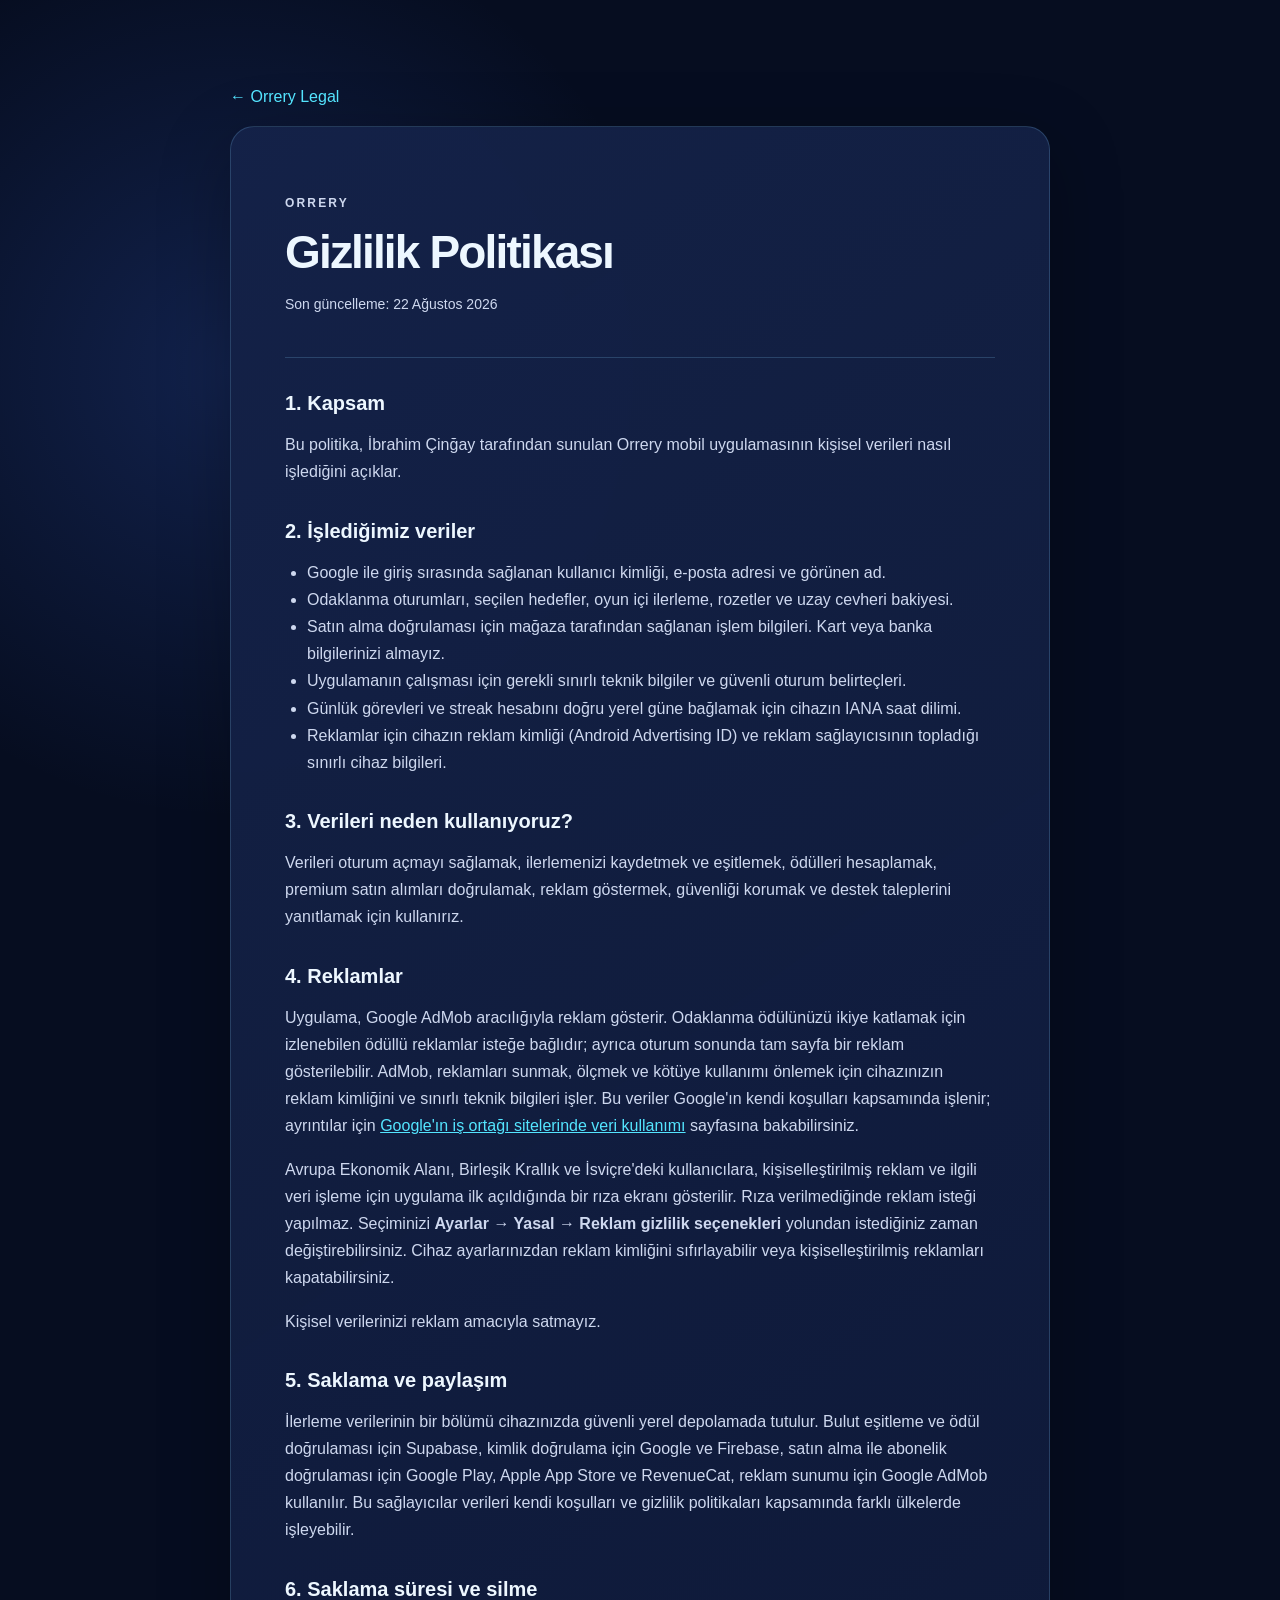
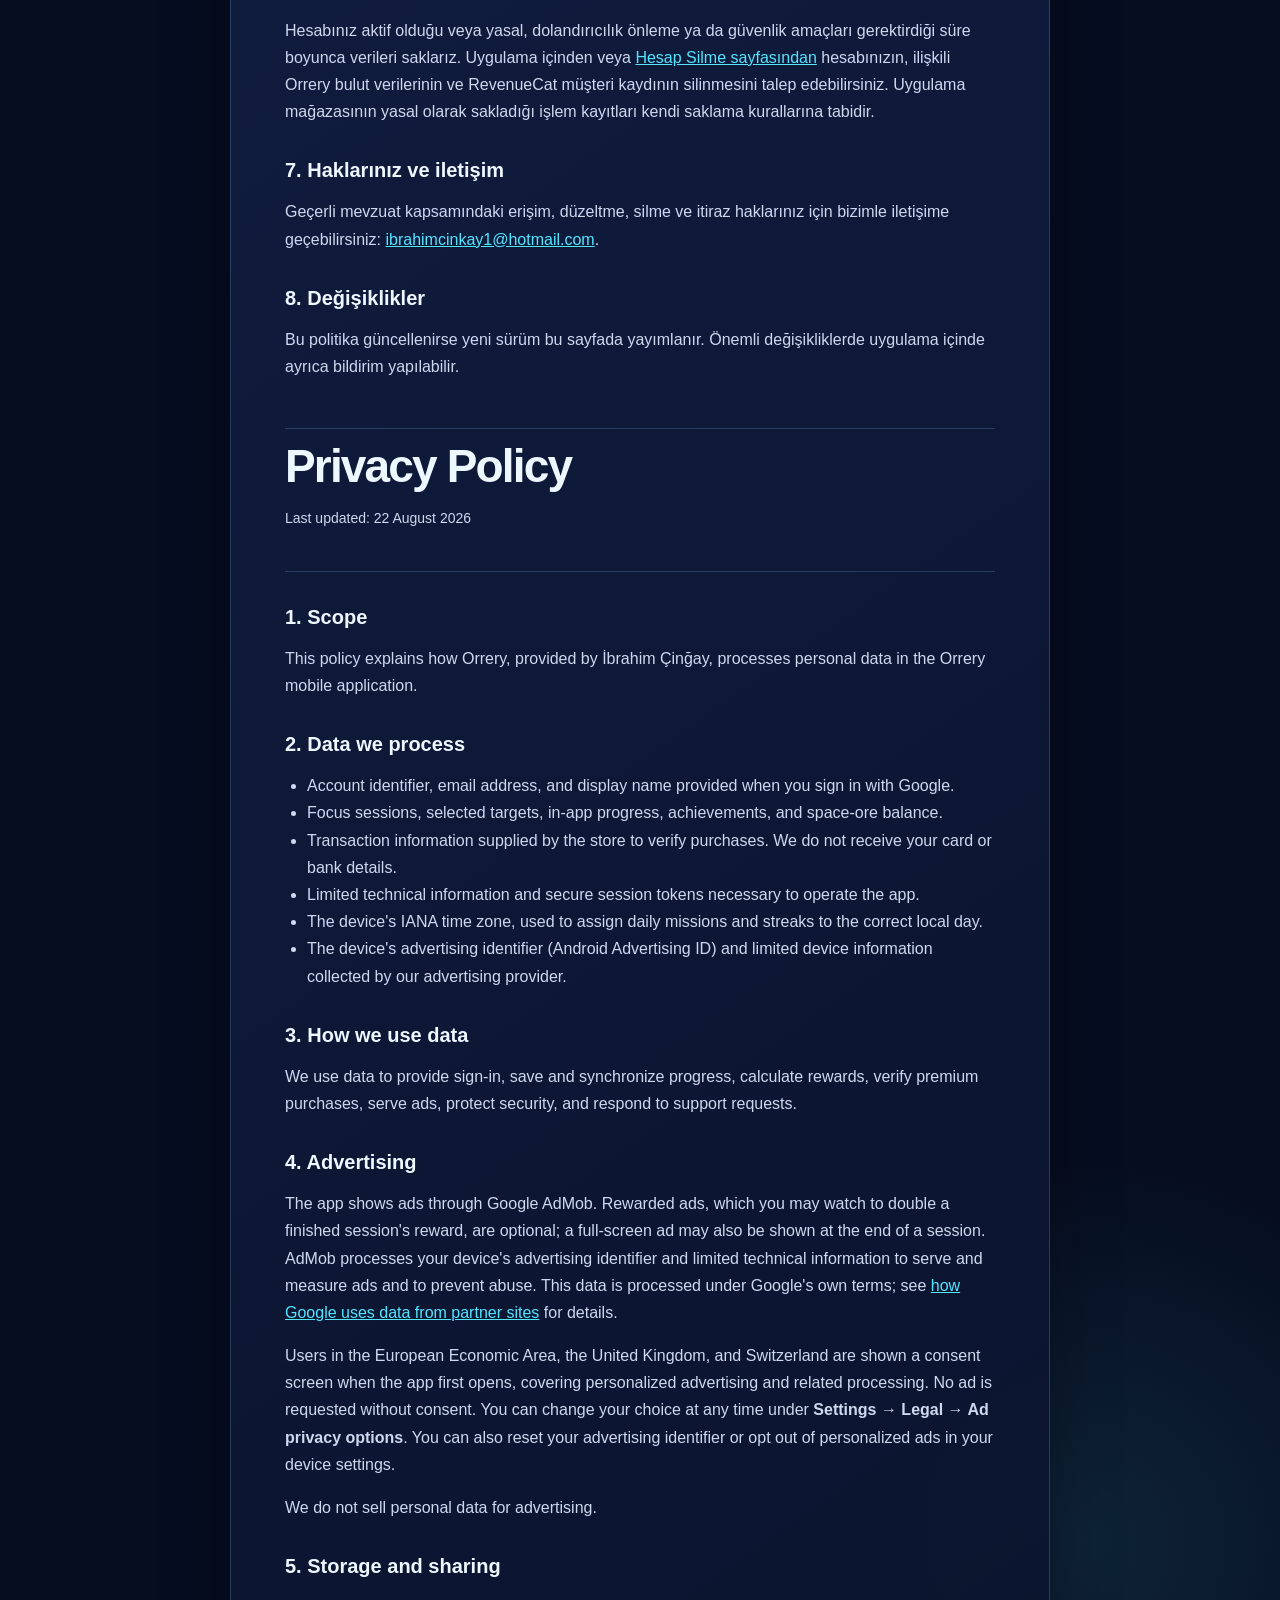
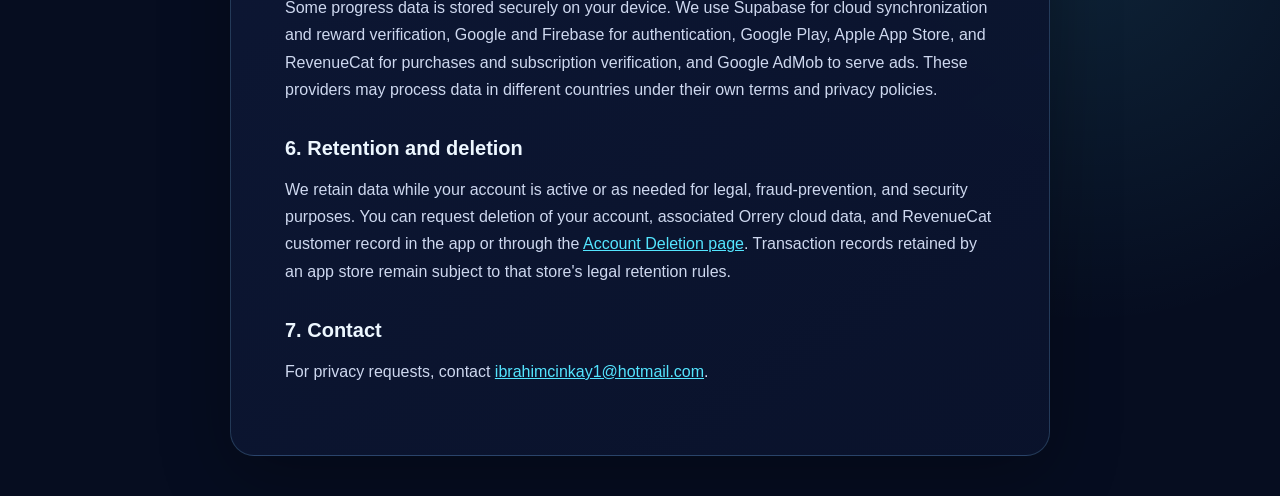
==== privacy-policy/index.html @ 3930e1c0 "Publish Orrery's legal pages where the developer controls them The pages were hosted on a platform t" ====
<!doctype html>
<html lang="tr">
<head>
<meta charset="utf-8">
<meta name="viewport" content="width=device-width, initial-scale=1">
<title>Gizlilik Politikası | Orrery</title>
<link rel="stylesheet" href="/style.css">
</head>
<body>
<main class="legal-page">
  <a class="back-link" href="/">← Orrery Legal</a>
  <article class="document">
    <header>
      <p class="eyebrow">ORRERY</p>
      <h1>Gizlilik Politikası</h1>
      <p class="updated">Son güncelleme: 22 Ağustos 2026</p>
    </header>
    <h2>1. Kapsam</h2>
    <p>Bu politika, İbrahim Çinğay tarafından sunulan Orrery mobil uygulamasının kişisel verileri nasıl işlediğini açıklar.</p>
    <h2>2. İşlediğimiz veriler</h2>
    <ul>
      <li>Google ile giriş sırasında sağlanan kullanıcı kimliği, e-posta adresi ve görünen ad.</li>
      <li>Odaklanma oturumları, seçilen hedefler, oyun içi ilerleme, rozetler ve uzay cevheri bakiyesi.</li>
      <li>Satın alma doğrulaması için mağaza tarafından sağlanan işlem bilgileri. Kart veya banka bilgilerinizi almayız.</li>
      <li>Uygulamanın çalışması için gerekli sınırlı teknik bilgiler ve güvenli oturum belirteçleri.</li>
      <li>Günlük görevleri ve streak hesabını doğru yerel güne bağlamak için cihazın IANA saat dilimi.</li>
      <li>Reklamlar için cihazın reklam kimliği (Android Advertising ID) ve reklam sağlayıcısının topladığı sınırlı cihaz bilgileri.</li>
    </ul>
    <h2>3. Verileri neden kullanıyoruz?</h2>
    <p>Verileri oturum açmayı sağlamak, ilerlemenizi kaydetmek ve eşitlemek, ödülleri hesaplamak, premium satın alımları doğrulamak, reklam göstermek, güvenliği korumak ve destek taleplerini yanıtlamak için kullanırız.</p>
    <h2>4. Reklamlar</h2>
    <p>Uygulama, Google AdMob aracılığıyla reklam gösterir. Odaklanma ödülünüzü ikiye katlamak için izlenebilen ödüllü reklamlar isteğe bağlıdır; ayrıca oturum sonunda tam sayfa bir reklam gösterilebilir. AdMob, reklamları sunmak, ölçmek ve kötüye kullanımı önlemek için cihazınızın reklam kimliğini ve sınırlı teknik bilgileri işler. Bu veriler Google'ın kendi koşulları kapsamında işlenir; ayrıntılar için <a href="https://policies.google.com/technologies/partner-sites" rel="noopener">Google'ın iş ortağı sitelerinde veri kullanımı</a> sayfasına bakabilirsiniz.</p>
    <p>Avrupa Ekonomik Alanı, Birleşik Krallık ve İsviçre'deki kullanıcılara, kişiselleştirilmiş reklam ve ilgili veri işleme için uygulama ilk açıldığında bir rıza ekranı gösterilir. Rıza verilmediğinde reklam isteği yapılmaz. Seçiminizi <strong>Ayarlar → Yasal → Reklam gizlilik seçenekleri</strong> yolundan istediğiniz zaman değiştirebilirsiniz. Cihaz ayarlarınızdan reklam kimliğini sıfırlayabilir veya kişiselleştirilmiş reklamları kapatabilirsiniz.</p>
    <p>Kişisel verilerinizi reklam amacıyla satmayız.</p>
    <h2>5. Saklama ve paylaşım</h2>
    <p>İlerleme verilerinin bir bölümü cihazınızda güvenli yerel depolamada tutulur. Bulut eşitleme ve ödül doğrulaması için Supabase, kimlik doğrulama için Google ve Firebase, satın alma ile abonelik doğrulaması için Google Play, Apple App Store ve RevenueCat, reklam sunumu için Google AdMob kullanılır. Bu sağlayıcılar verileri kendi koşulları ve gizlilik politikaları kapsamında farklı ülkelerde işleyebilir.</p>
    <h2>6. Saklama süresi ve silme</h2>
    <p>Hesabınız aktif olduğu veya yasal, dolandırıcılık önleme ya da güvenlik amaçları gerektirdiği süre boyunca verileri saklarız. Uygulama içinden veya <a href="/delete-account/">Hesap Silme sayfasından</a> hesabınızın, ilişkili Orrery bulut verilerinin ve RevenueCat müşteri kaydının silinmesini talep edebilirsiniz. Uygulama mağazasının yasal olarak sakladığı işlem kayıtları kendi saklama kurallarına tabidir.</p>
    <h2>7. Haklarınız ve iletişim</h2>
    <p>Geçerli mevzuat kapsamındaki erişim, düzeltme, silme ve itiraz haklarınız için bizimle iletişime geçebilirsiniz: <a href="mailto:ibrahimcinkay1@hotmail.com">ibrahimcinkay1@hotmail.com</a>.</p>
    <h2>8. Değişiklikler</h2>
    <p>Bu politika güncellenirse yeni sürüm bu sayfada yayımlanır. Önemli değişikliklerde uygulama içinde ayrıca bildirim yapılabilir.</p>

    <hr class="language-divider">
    <header><h1>Privacy Policy</h1><p class="updated">Last updated: 22 August 2026</p></header>
    <h2>1. Scope</h2>
    <p>This policy explains how Orrery, provided by İbrahim Çinğay, processes personal data in the Orrery mobile application.</p>
    <h2>2. Data we process</h2>
    <ul>
      <li>Account identifier, email address, and display name provided when you sign in with Google.</li>
      <li>Focus sessions, selected targets, in-app progress, achievements, and space-ore balance.</li>
      <li>Transaction information supplied by the store to verify purchases. We do not receive your card or bank details.</li>
      <li>Limited technical information and secure session tokens necessary to operate the app.</li>
      <li>The device's IANA time zone, used to assign daily missions and streaks to the correct local day.</li>
      <li>The device's advertising identifier (Android Advertising ID) and limited device information collected by our advertising provider.</li>
    </ul>
    <h2>3. How we use data</h2>
    <p>We use data to provide sign-in, save and synchronize progress, calculate rewards, verify premium purchases, serve ads, protect security, and respond to support requests.</p>
    <h2>4. Advertising</h2>
    <p>The app shows ads through Google AdMob. Rewarded ads, which you may watch to double a finished session's reward, are optional; a full-screen ad may also be shown at the end of a session. AdMob processes your device's advertising identifier and limited technical information to serve and measure ads and to prevent abuse. This data is processed under Google's own terms; see <a href="https://policies.google.com/technologies/partner-sites" rel="noopener">how Google uses data from partner sites</a> for details.</p>
    <p>Users in the European Economic Area, the United Kingdom, and Switzerland are shown a consent screen when the app first opens, covering personalized advertising and related processing. No ad is requested without consent. You can change your choice at any time under <strong>Settings → Legal → Ad privacy options</strong>. You can also reset your advertising identifier or opt out of personalized ads in your device settings.</p>
    <p>We do not sell personal data for advertising.</p>
    <h2>5. Storage and sharing</h2>
    <p>Some progress data is stored securely on your device. We use Supabase for cloud synchronization and reward verification, Google and Firebase for authentication, Google Play, Apple App Store, and RevenueCat for purchases and subscription verification, and Google AdMob to serve ads. These providers may process data in different countries under their own terms and privacy policies.</p>
    <h2>6. Retention and deletion</h2>
    <p>We retain data while your account is active or as needed for legal, fraud-prevention, and security purposes. You can request deletion of your account, associated Orrery cloud data, and RevenueCat customer record in the app or through the <a href="/delete-account/">Account Deletion page</a>. Transaction records retained by an app store remain subject to that store's legal retention rules.</p>
    <h2>7. Contact</h2>
    <p>For privacy requests, contact <a href="mailto:ibrahimcinkay1@hotmail.com">ibrahimcinkay1@hotmail.com</a>.</p>
  </article>
</main>
</body>
</html>
---- style.css ----
:root {
  --ink: #edf7ff;
  --muted: #aab8d8;
  --surface: #101b3a;
  --line: rgba(133, 210, 255, 0.2);
  --cyan: #54e5ff;
}

* { box-sizing: border-box; }

html { background: #060d20; }

body {
  margin: 0;
  min-width: 320px;
  color: var(--ink);
  background:
    radial-gradient(circle at 18% 10%, rgba(66, 118, 255, 0.2), transparent 28rem),
    radial-gradient(circle at 85% 85%, rgba(84, 229, 255, 0.1), transparent 24rem),
    #060d20;
  font-family: Arial, Helvetica, sans-serif;
}

a { color: var(--cyan); }

.site-shell, .legal-page {
  width: min(100% - 32px, 820px);
  min-height: 100vh;
  margin: 0 auto;
  padding: 88px 0 40px;
}

.hero, .document {
  border: 1px solid var(--line);
  border-radius: 24px;
  background: linear-gradient(145deg, rgba(20, 34, 72, 0.98), rgba(10, 19, 44, 0.96));
  box-shadow: 0 20px 70px rgba(0, 0, 0, 0.28);
}

.hero { padding: clamp(28px, 7vw, 62px); }
.eyebrow { color: var(--cyan); font-size: 12px; font-weight: 800; letter-spacing: 0.18em; }
h1 { margin: 10px 0; font-size: clamp(34px, 7vw, 58px); letter-spacing: -0.04em; }
.lead { max-width: 520px; color: var(--muted); font-size: 17px; line-height: 1.6; }

.card-grid { display: grid; gap: 14px; grid-template-columns: repeat(2, minmax(0, 1fr)); margin-top: 40px; }
.legal-card {
  min-height: 142px;
  padding: 20px;
  border: 1px solid var(--line);
  border-radius: 18px;
  color: var(--ink);
  background: rgba(255, 255, 255, 0.035);
  text-decoration: none;
  transition: transform 160ms ease, border-color 160ms ease;
}
.legal-card:hover { transform: translateY(-3px); border-color: var(--cyan); }
.legal-card span, .legal-card strong, .legal-card small { display: block; }
.legal-card span { color: var(--cyan); font-size: 24px; }
.legal-card strong { margin-top: 18px; }
.legal-card small { margin-top: 6px; color: var(--muted); }
footer { display: flex; flex-wrap: wrap; gap: 6px 18px; justify-content: space-between; padding: 22px 4px; color: var(--muted); font-size: 14px; }
footer p { margin: 0; }

.back-link { display: inline-block; margin-bottom: 20px; text-decoration: none; }
.document { padding: clamp(24px, 6vw, 54px); }
.document header { padding-bottom: 26px; border-bottom: 1px solid var(--line); }
.document h1 { font-size: clamp(30px, 6vw, 46px); }
.document h2 { margin: 34px 0 10px; font-size: 20px; }
.document p, .document li { color: #ced8ef; line-height: 1.7; }
.document ul { padding-left: 22px; }
.updated { color: var(--muted); font-size: 14px; }
.language-divider { margin: 48px 0 0; border: 0; border-top: 1px solid var(--line); }
.request-link { display: inline-block; padding: 12px 16px; border: 1px solid var(--cyan); border-radius: 12px; color: var(--ink); text-decoration: none; }

@media (max-width: 560px) {
  .site-shell, .legal-page { width: min(100% - 24px, 820px); padding-top: 44px; }
  .card-grid { grid-template-columns: 1fr; }
}
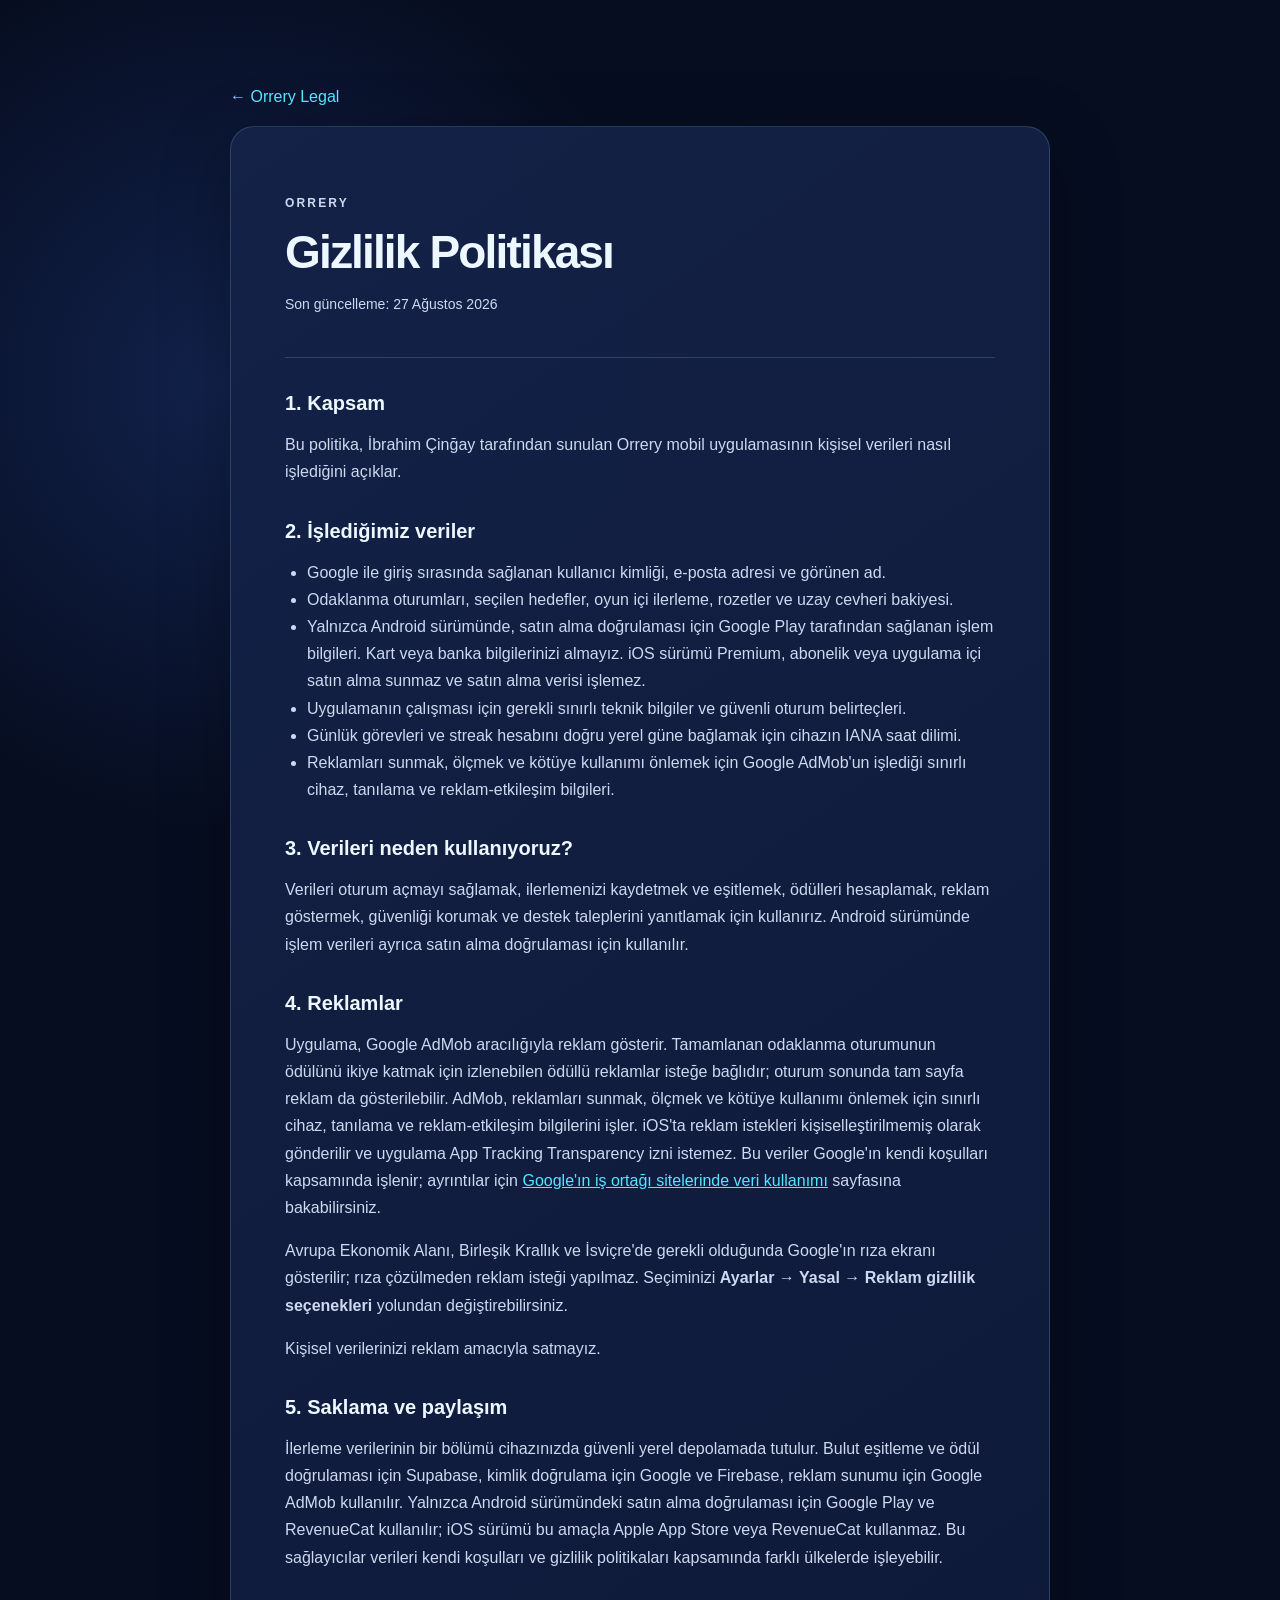
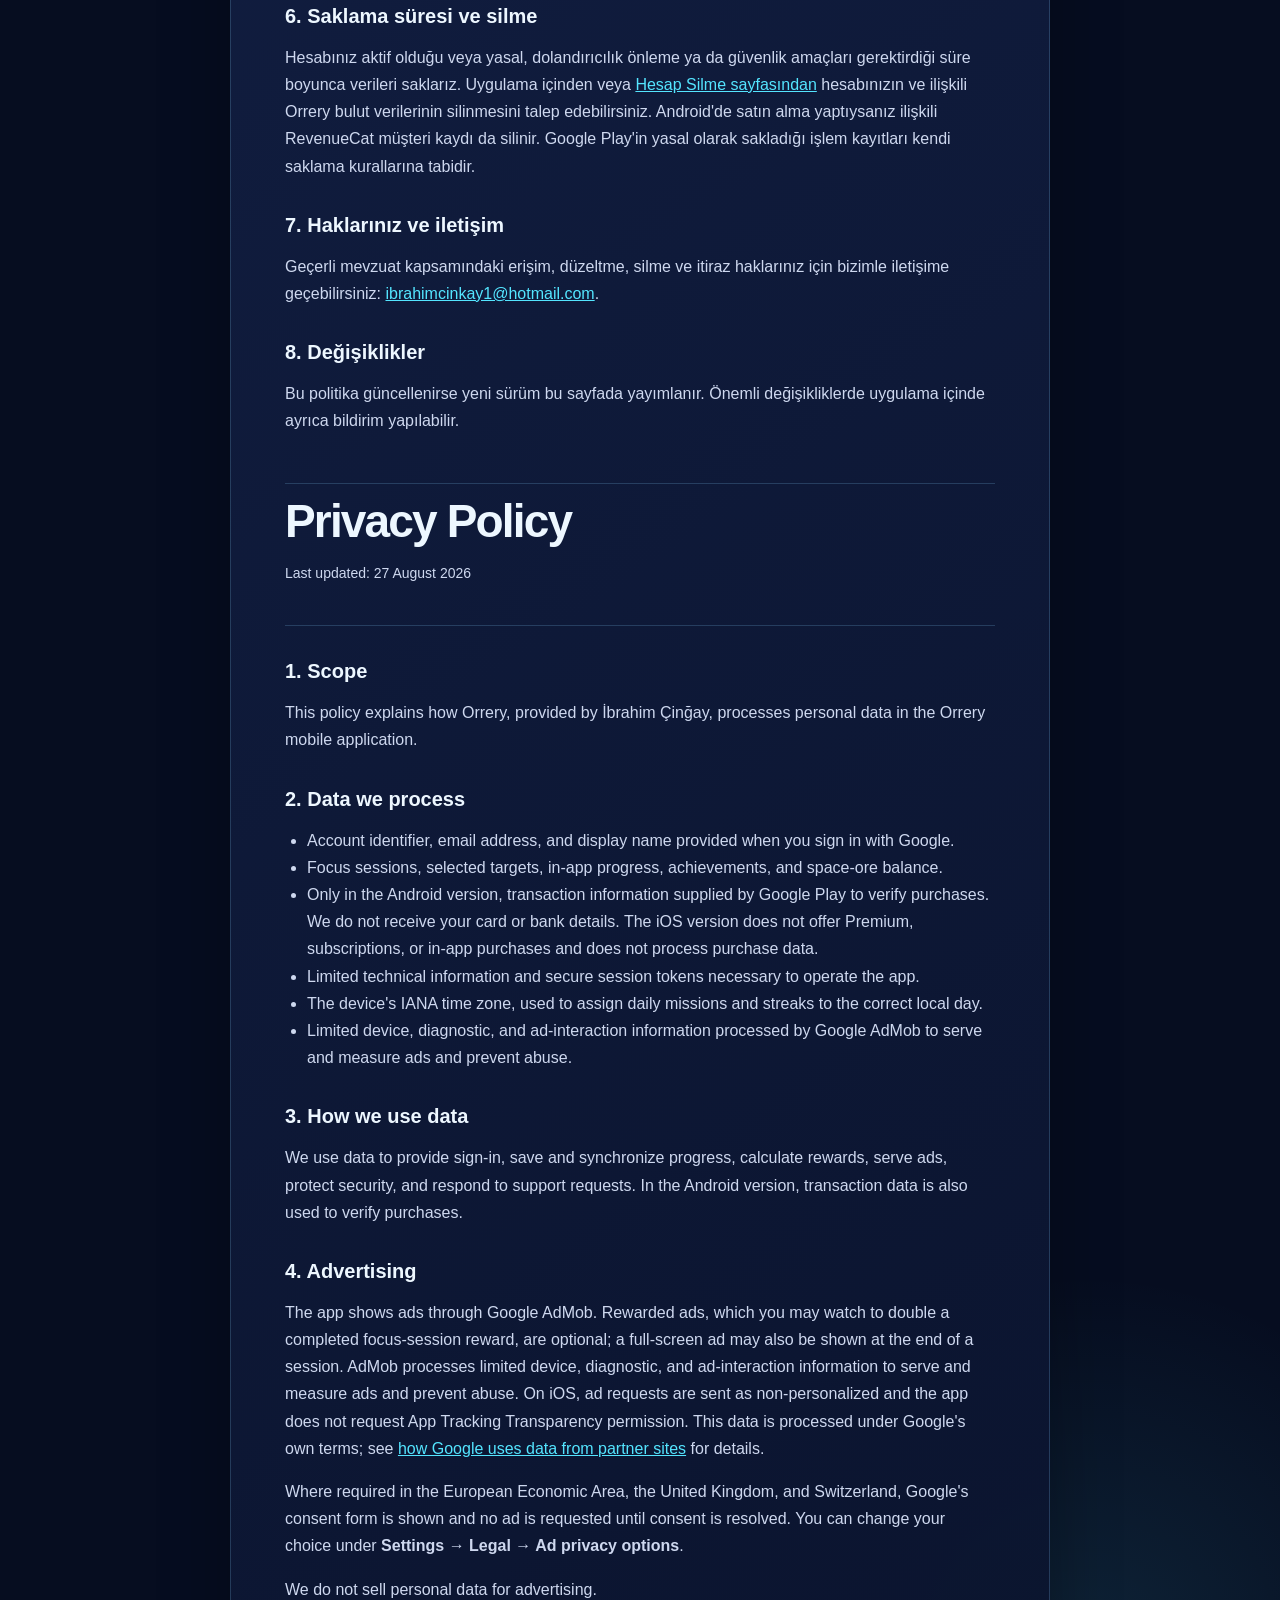
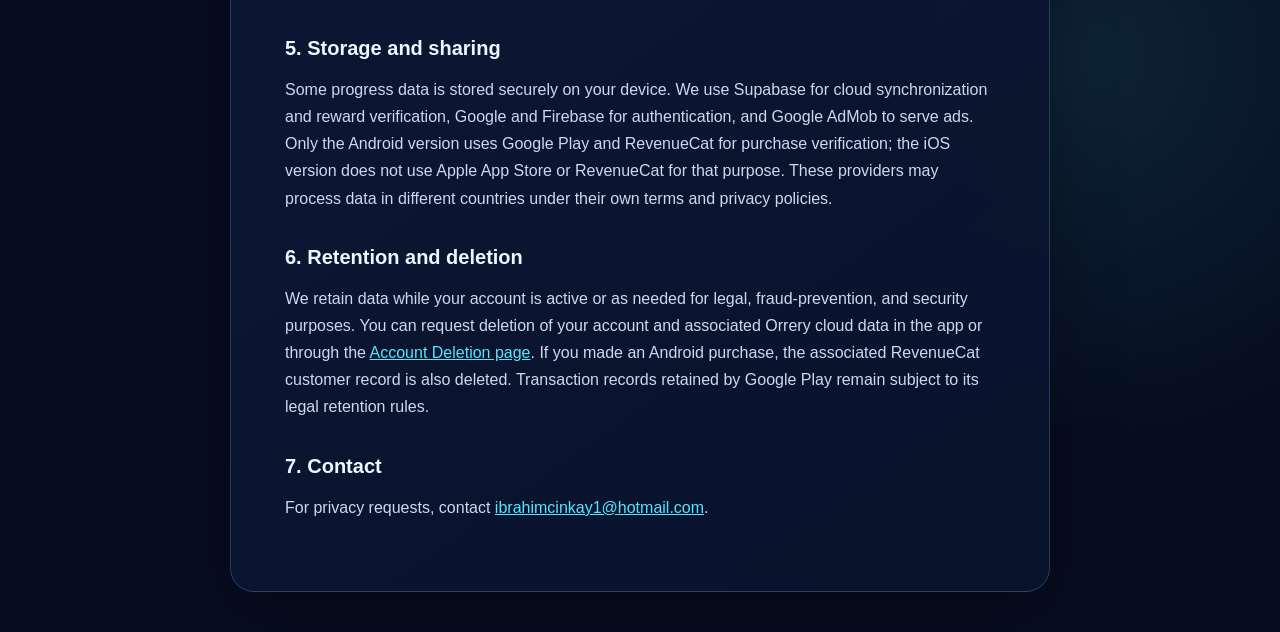
==== commit e3c585c0: "Align iOS legal disclosures with free tier" ====
--- a/privacy-policy/index.html
+++ b/privacy-policy/index.html
@@ -13,7 +13,7 @@
     <header>
       <p class="eyebrow">ORRERY</p>
       <h1>Gizlilik Politikası</h1>
-      <p class="updated">Son güncelleme: 22 Ağustos 2026</p>
+      <p class="updated">Son güncelleme: 27 Ağustos 2026</p>
     </header>
     <h2>1. Kapsam</h2>
     <p>Bu politika, İbrahim Çinğay tarafından sunulan Orrery mobil uygulamasının kişisel verileri nasıl işlediğini açıklar.</p>
@@ -21,49 +21,49 @@
     <ul>
       <li>Google ile giriş sırasında sağlanan kullanıcı kimliği, e-posta adresi ve görünen ad.</li>
       <li>Odaklanma oturumları, seçilen hedefler, oyun içi ilerleme, rozetler ve uzay cevheri bakiyesi.</li>
-      <li>Satın alma doğrulaması için mağaza tarafından sağlanan işlem bilgileri. Kart veya banka bilgilerinizi almayız.</li>
+      <li>Yalnızca Android sürümünde, satın alma doğrulaması için Google Play tarafından sağlanan işlem bilgileri. Kart veya banka bilgilerinizi almayız. iOS sürümü Premium, abonelik veya uygulama içi satın alma sunmaz ve satın alma verisi işlemez.</li>
       <li>Uygulamanın çalışması için gerekli sınırlı teknik bilgiler ve güvenli oturum belirteçleri.</li>
       <li>Günlük görevleri ve streak hesabını doğru yerel güne bağlamak için cihazın IANA saat dilimi.</li>
-      <li>Reklamlar için cihazın reklam kimliği (Android Advertising ID) ve reklam sağlayıcısının topladığı sınırlı cihaz bilgileri.</li>
+      <li>Reklamları sunmak, ölçmek ve kötüye kullanımı önlemek için Google AdMob&apos;un işlediği sınırlı cihaz, tanılama ve reklam-etkileşim bilgileri.</li>
     </ul>
     <h2>3. Verileri neden kullanıyoruz?</h2>
-    <p>Verileri oturum açmayı sağlamak, ilerlemenizi kaydetmek ve eşitlemek, ödülleri hesaplamak, premium satın alımları doğrulamak, reklam göstermek, güvenliği korumak ve destek taleplerini yanıtlamak için kullanırız.</p>
+    <p>Verileri oturum açmayı sağlamak, ilerlemenizi kaydetmek ve eşitlemek, ödülleri hesaplamak, reklam göstermek, güvenliği korumak ve destek taleplerini yanıtlamak için kullanırız. Android sürümünde işlem verileri ayrıca satın alma doğrulaması için kullanılır.</p>
     <h2>4. Reklamlar</h2>
-    <p>Uygulama, Google AdMob aracılığıyla reklam gösterir. Odaklanma ödülünüzü ikiye katlamak için izlenebilen ödüllü reklamlar isteğe bağlıdır; ayrıca oturum sonunda tam sayfa bir reklam gösterilebilir. AdMob, reklamları sunmak, ölçmek ve kötüye kullanımı önlemek için cihazınızın reklam kimliğini ve sınırlı teknik bilgileri işler. Bu veriler Google'ın kendi koşulları kapsamında işlenir; ayrıntılar için <a href="https://policies.google.com/technologies/partner-sites" rel="noopener">Google'ın iş ortağı sitelerinde veri kullanımı</a> sayfasına bakabilirsiniz.</p>
-    <p>Avrupa Ekonomik Alanı, Birleşik Krallık ve İsviçre'deki kullanıcılara, kişiselleştirilmiş reklam ve ilgili veri işleme için uygulama ilk açıldığında bir rıza ekranı gösterilir. Rıza verilmediğinde reklam isteği yapılmaz. Seçiminizi <strong>Ayarlar → Yasal → Reklam gizlilik seçenekleri</strong> yolundan istediğiniz zaman değiştirebilirsiniz. Cihaz ayarlarınızdan reklam kimliğini sıfırlayabilir veya kişiselleştirilmiş reklamları kapatabilirsiniz.</p>
+    <p>Uygulama, Google AdMob aracılığıyla reklam gösterir. Tamamlanan odaklanma oturumunun ödülünü ikiye katmak için izlenebilen ödüllü reklamlar isteğe bağlıdır; oturum sonunda tam sayfa reklam da gösterilebilir. AdMob, reklamları sunmak, ölçmek ve kötüye kullanımı önlemek için sınırlı cihaz, tanılama ve reklam-etkileşim bilgilerini işler. iOS&apos;ta reklam istekleri kişiselleştirilmemiş olarak gönderilir ve uygulama App Tracking Transparency izni istemez. Bu veriler Google&apos;ın kendi koşulları kapsamında işlenir; ayrıntılar için <a href="https://policies.google.com/technologies/partner-sites" rel="noopener">Google&apos;ın iş ortağı sitelerinde veri kullanımı</a> sayfasına bakabilirsiniz.</p>
+    <p>Avrupa Ekonomik Alanı, Birleşik Krallık ve İsviçre&apos;de gerekli olduğunda Google&apos;ın rıza ekranı gösterilir; rıza çözülmeden reklam isteği yapılmaz. Seçiminizi <strong>Ayarlar → Yasal → Reklam gizlilik seçenekleri</strong> yolundan değiştirebilirsiniz.</p>
     <p>Kişisel verilerinizi reklam amacıyla satmayız.</p>
     <h2>5. Saklama ve paylaşım</h2>
-    <p>İlerleme verilerinin bir bölümü cihazınızda güvenli yerel depolamada tutulur. Bulut eşitleme ve ödül doğrulaması için Supabase, kimlik doğrulama için Google ve Firebase, satın alma ile abonelik doğrulaması için Google Play, Apple App Store ve RevenueCat, reklam sunumu için Google AdMob kullanılır. Bu sağlayıcılar verileri kendi koşulları ve gizlilik politikaları kapsamında farklı ülkelerde işleyebilir.</p>
+    <p>İlerleme verilerinin bir bölümü cihazınızda güvenli yerel depolamada tutulur. Bulut eşitleme ve ödül doğrulaması için Supabase, kimlik doğrulama için Google ve Firebase, reklam sunumu için Google AdMob kullanılır. Yalnızca Android sürümündeki satın alma doğrulaması için Google Play ve RevenueCat kullanılır; iOS sürümü bu amaçla Apple App Store veya RevenueCat kullanmaz. Bu sağlayıcılar verileri kendi koşulları ve gizlilik politikaları kapsamında farklı ülkelerde işleyebilir.</p>
     <h2>6. Saklama süresi ve silme</h2>
-    <p>Hesabınız aktif olduğu veya yasal, dolandırıcılık önleme ya da güvenlik amaçları gerektirdiği süre boyunca verileri saklarız. Uygulama içinden veya <a href="/delete-account/">Hesap Silme sayfasından</a> hesabınızın, ilişkili Orrery bulut verilerinin ve RevenueCat müşteri kaydının silinmesini talep edebilirsiniz. Uygulama mağazasının yasal olarak sakladığı işlem kayıtları kendi saklama kurallarına tabidir.</p>
+    <p>Hesabınız aktif olduğu veya yasal, dolandırıcılık önleme ya da güvenlik amaçları gerektirdiği süre boyunca verileri saklarız. Uygulama içinden veya <a href="/delete-account/">Hesap Silme sayfasından</a> hesabınızın ve ilişkili Orrery bulut verilerinin silinmesini talep edebilirsiniz. Android&apos;de satın alma yaptıysanız ilişkili RevenueCat müşteri kaydı da silinir. Google Play&apos;in yasal olarak sakladığı işlem kayıtları kendi saklama kurallarına tabidir.</p>
     <h2>7. Haklarınız ve iletişim</h2>
     <p>Geçerli mevzuat kapsamındaki erişim, düzeltme, silme ve itiraz haklarınız için bizimle iletişime geçebilirsiniz: <a href="mailto:ibrahimcinkay1@hotmail.com">ibrahimcinkay1@hotmail.com</a>.</p>
     <h2>8. Değişiklikler</h2>
     <p>Bu politika güncellenirse yeni sürüm bu sayfada yayımlanır. Önemli değişikliklerde uygulama içinde ayrıca bildirim yapılabilir.</p>
 
     <hr class="language-divider">
-    <header><h1>Privacy Policy</h1><p class="updated">Last updated: 22 August 2026</p></header>
+    <header><h1>Privacy Policy</h1><p class="updated">Last updated: 27 August 2026</p></header>
     <h2>1. Scope</h2>
     <p>This policy explains how Orrery, provided by İbrahim Çinğay, processes personal data in the Orrery mobile application.</p>
     <h2>2. Data we process</h2>
     <ul>
       <li>Account identifier, email address, and display name provided when you sign in with Google.</li>
       <li>Focus sessions, selected targets, in-app progress, achievements, and space-ore balance.</li>
-      <li>Transaction information supplied by the store to verify purchases. We do not receive your card or bank details.</li>
+      <li>Only in the Android version, transaction information supplied by Google Play to verify purchases. We do not receive your card or bank details. The iOS version does not offer Premium, subscriptions, or in-app purchases and does not process purchase data.</li>
       <li>Limited technical information and secure session tokens necessary to operate the app.</li>
       <li>The device's IANA time zone, used to assign daily missions and streaks to the correct local day.</li>
-      <li>The device's advertising identifier (Android Advertising ID) and limited device information collected by our advertising provider.</li>
+      <li>Limited device, diagnostic, and ad-interaction information processed by Google AdMob to serve and measure ads and prevent abuse.</li>
     </ul>
     <h2>3. How we use data</h2>
-    <p>We use data to provide sign-in, save and synchronize progress, calculate rewards, verify premium purchases, serve ads, protect security, and respond to support requests.</p>
+    <p>We use data to provide sign-in, save and synchronize progress, calculate rewards, serve ads, protect security, and respond to support requests. In the Android version, transaction data is also used to verify purchases.</p>
     <h2>4. Advertising</h2>
-    <p>The app shows ads through Google AdMob. Rewarded ads, which you may watch to double a finished session's reward, are optional; a full-screen ad may also be shown at the end of a session. AdMob processes your device's advertising identifier and limited technical information to serve and measure ads and to prevent abuse. This data is processed under Google's own terms; see <a href="https://policies.google.com/technologies/partner-sites" rel="noopener">how Google uses data from partner sites</a> for details.</p>
-    <p>Users in the European Economic Area, the United Kingdom, and Switzerland are shown a consent screen when the app first opens, covering personalized advertising and related processing. No ad is requested without consent. You can change your choice at any time under <strong>Settings → Legal → Ad privacy options</strong>. You can also reset your advertising identifier or opt out of personalized ads in your device settings.</p>
+    <p>The app shows ads through Google AdMob. Rewarded ads, which you may watch to double a completed focus-session reward, are optional; a full-screen ad may also be shown at the end of a session. AdMob processes limited device, diagnostic, and ad-interaction information to serve and measure ads and prevent abuse. On iOS, ad requests are sent as non-personalized and the app does not request App Tracking Transparency permission. This data is processed under Google&apos;s own terms; see <a href="https://policies.google.com/technologies/partner-sites" rel="noopener">how Google uses data from partner sites</a> for details.</p>
+    <p>Where required in the European Economic Area, the United Kingdom, and Switzerland, Google&apos;s consent form is shown and no ad is requested until consent is resolved. You can change your choice under <strong>Settings → Legal → Ad privacy options</strong>.</p>
     <p>We do not sell personal data for advertising.</p>
     <h2>5. Storage and sharing</h2>
-    <p>Some progress data is stored securely on your device. We use Supabase for cloud synchronization and reward verification, Google and Firebase for authentication, Google Play, Apple App Store, and RevenueCat for purchases and subscription verification, and Google AdMob to serve ads. These providers may process data in different countries under their own terms and privacy policies.</p>
+    <p>Some progress data is stored securely on your device. We use Supabase for cloud synchronization and reward verification, Google and Firebase for authentication, and Google AdMob to serve ads. Only the Android version uses Google Play and RevenueCat for purchase verification; the iOS version does not use Apple App Store or RevenueCat for that purpose. These providers may process data in different countries under their own terms and privacy policies.</p>
     <h2>6. Retention and deletion</h2>
-    <p>We retain data while your account is active or as needed for legal, fraud-prevention, and security purposes. You can request deletion of your account, associated Orrery cloud data, and RevenueCat customer record in the app or through the <a href="/delete-account/">Account Deletion page</a>. Transaction records retained by an app store remain subject to that store's legal retention rules.</p>
+    <p>We retain data while your account is active or as needed for legal, fraud-prevention, and security purposes. You can request deletion of your account and associated Orrery cloud data in the app or through the <a href="/delete-account/">Account Deletion page</a>. If you made an Android purchase, the associated RevenueCat customer record is also deleted. Transaction records retained by Google Play remain subject to its legal retention rules.</p>
     <h2>7. Contact</h2>
     <p>For privacy requests, contact <a href="mailto:ibrahimcinkay1@hotmail.com">ibrahimcinkay1@hotmail.com</a>.</p>
   </article>
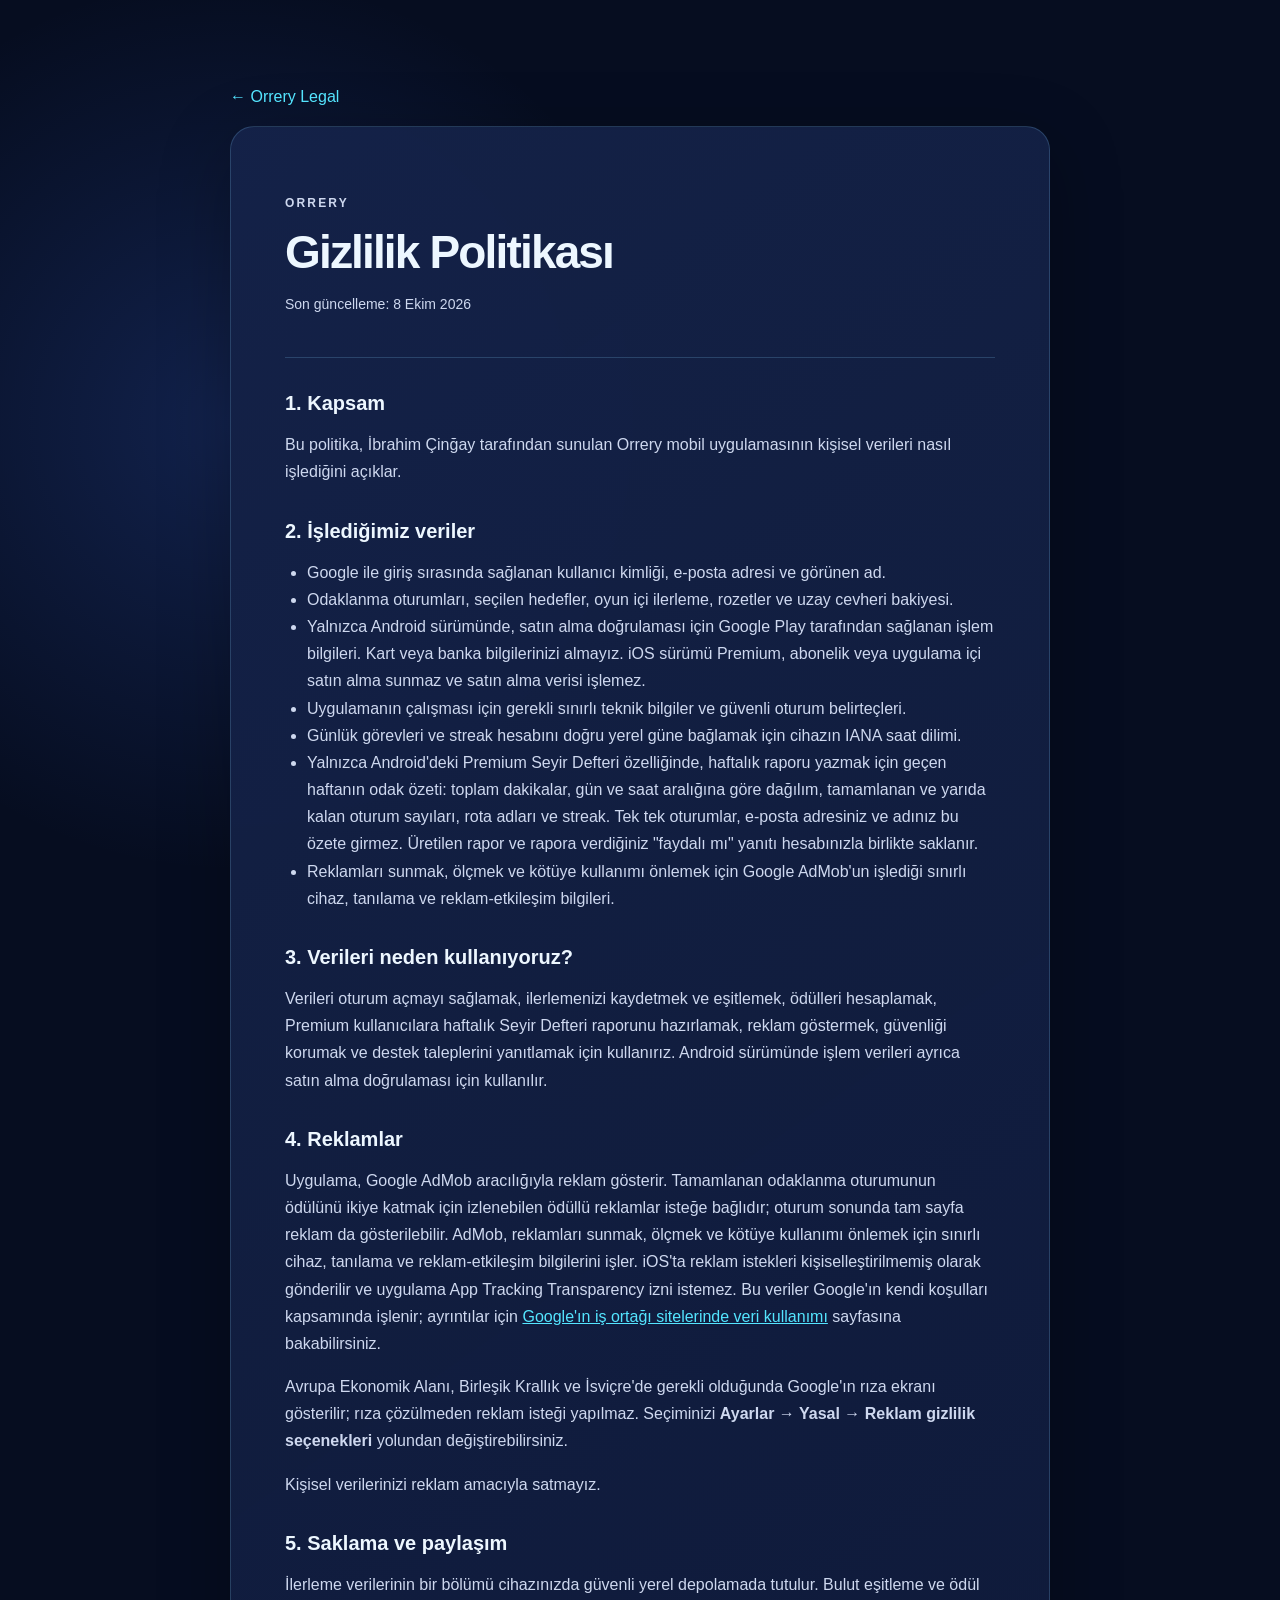
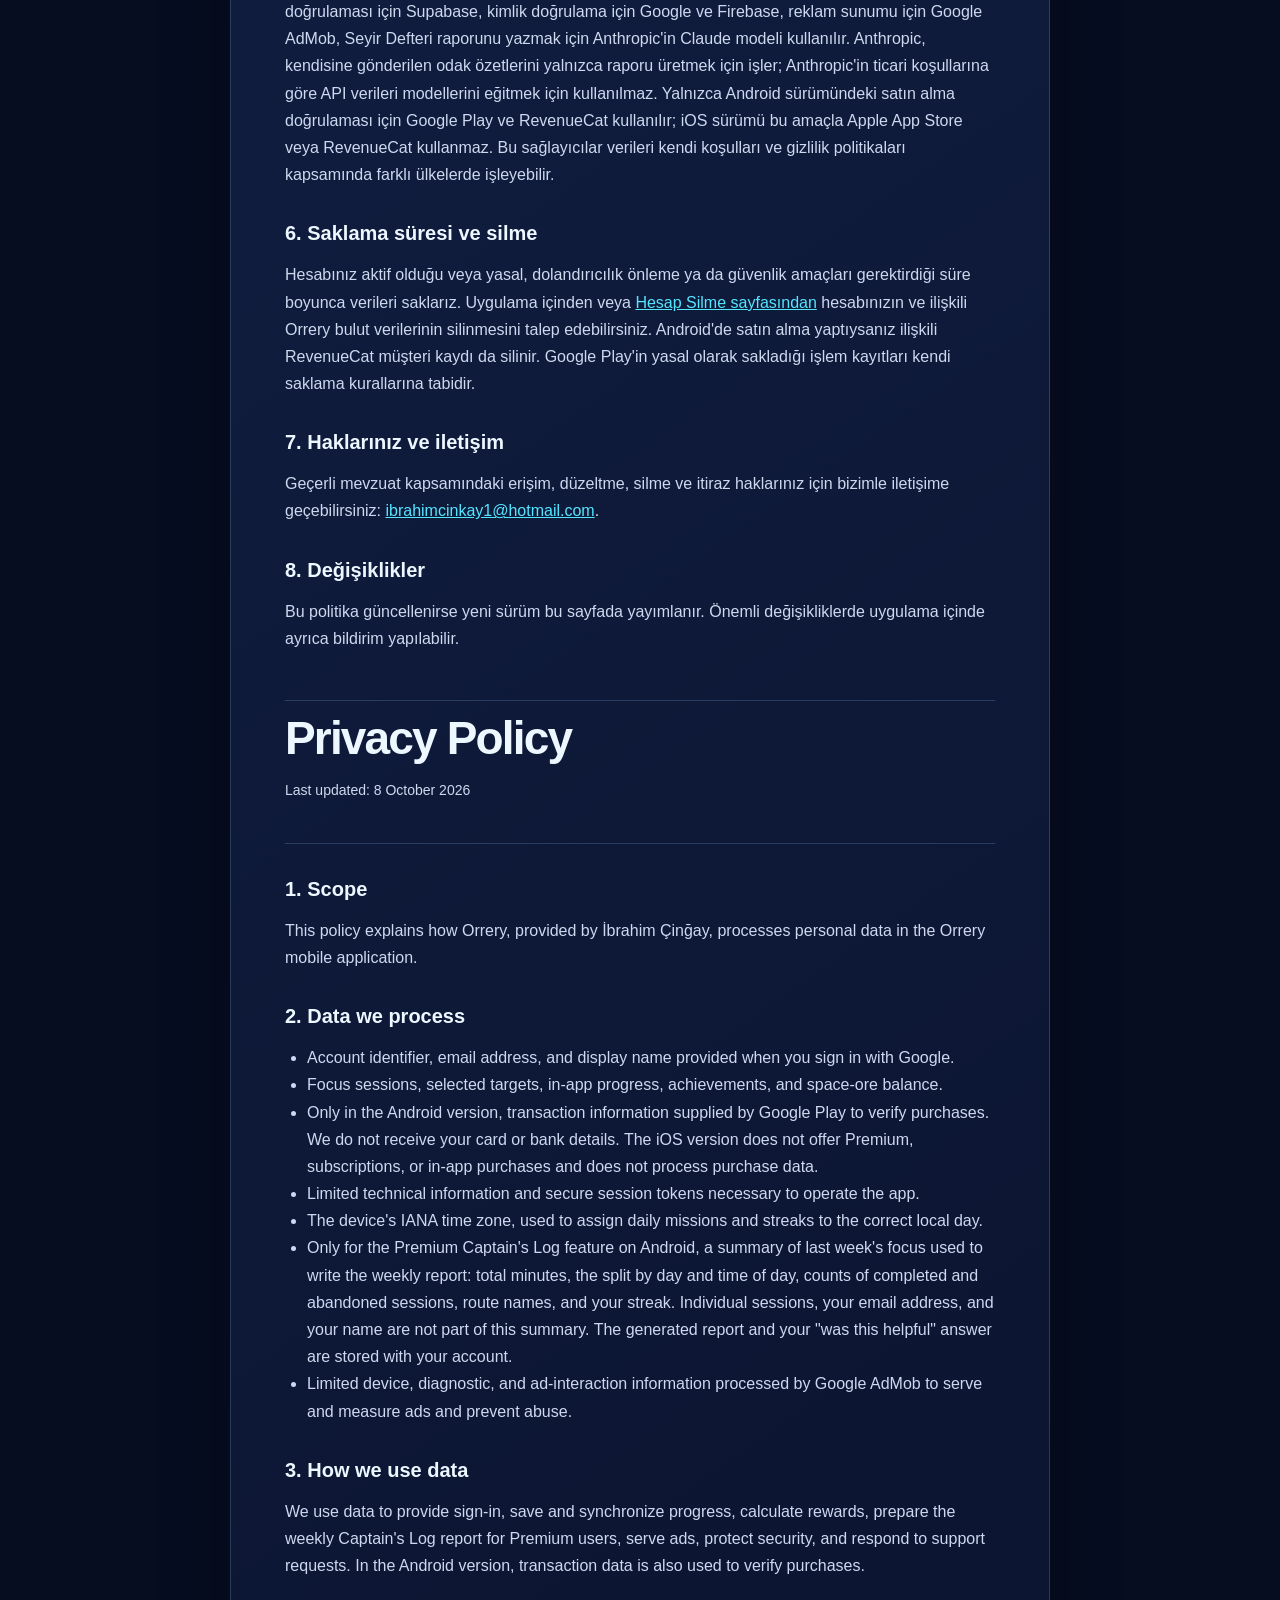
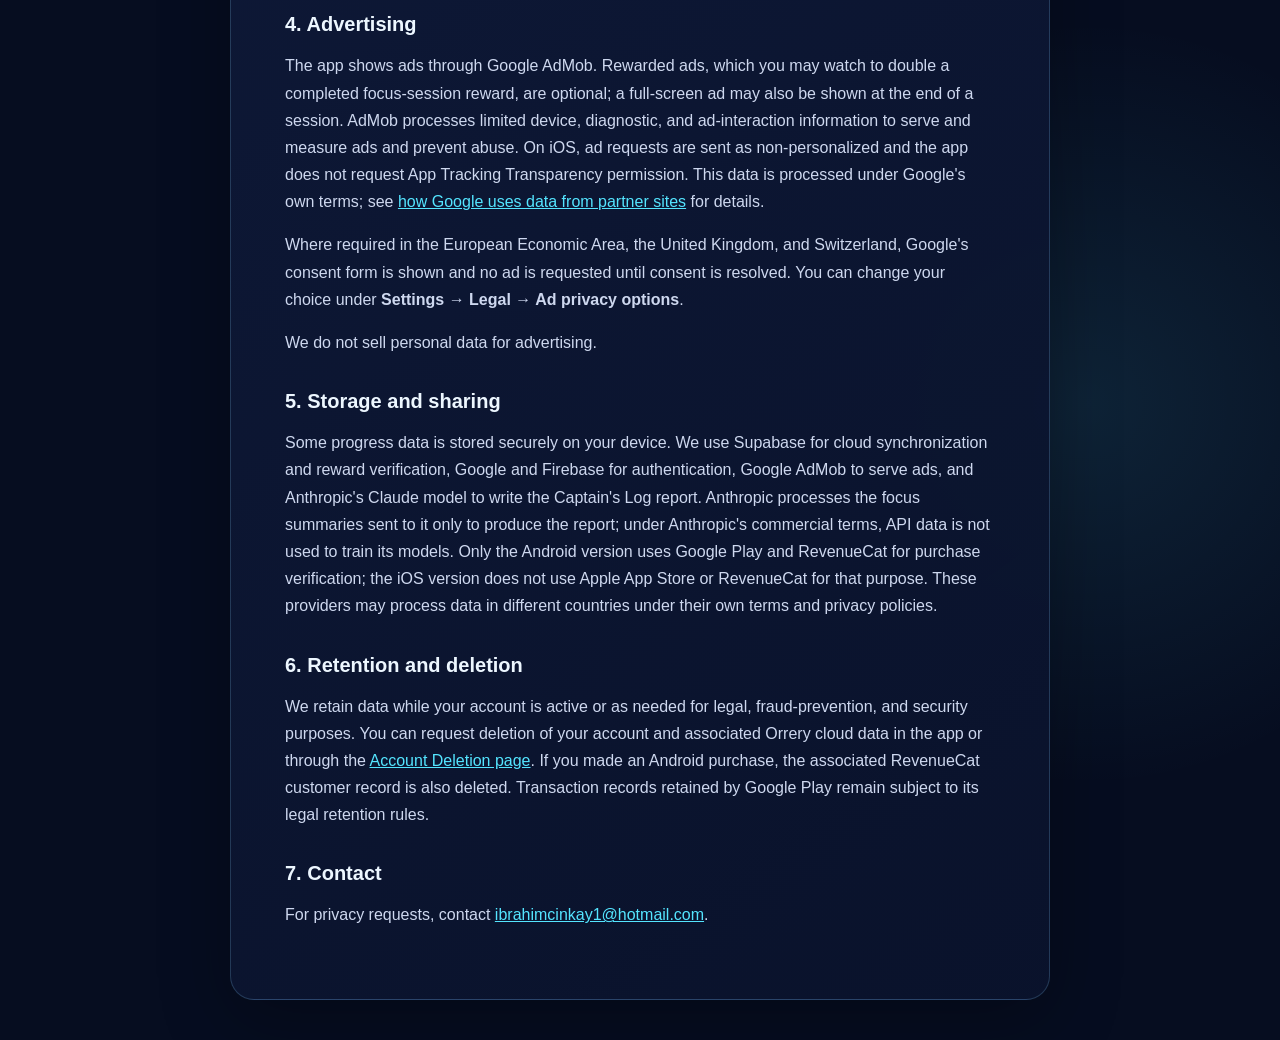
==== commit 2d57a2ed: "Disclose the Captain's Log weekly report and Anthropic as its processor Co-Authored-By: Claude Opus " ====
--- a/privacy-policy/index.html
+++ b/privacy-policy/index.html
@@ -13,7 +13,7 @@
     <header>
       <p class="eyebrow">ORRERY</p>
       <h1>Gizlilik Politikası</h1>
-      <p class="updated">Son güncelleme: 27 Ağustos 2026</p>
+      <p class="updated">Son güncelleme: 8 Ekim 2026</p>
     </header>
     <h2>1. Kapsam</h2>
     <p>Bu politika, İbrahim Çinğay tarafından sunulan Orrery mobil uygulamasının kişisel verileri nasıl işlediğini açıklar.</p>
@@ -24,16 +24,17 @@
       <li>Yalnızca Android sürümünde, satın alma doğrulaması için Google Play tarafından sağlanan işlem bilgileri. Kart veya banka bilgilerinizi almayız. iOS sürümü Premium, abonelik veya uygulama içi satın alma sunmaz ve satın alma verisi işlemez.</li>
       <li>Uygulamanın çalışması için gerekli sınırlı teknik bilgiler ve güvenli oturum belirteçleri.</li>
       <li>Günlük görevleri ve streak hesabını doğru yerel güne bağlamak için cihazın IANA saat dilimi.</li>
+      <li>Yalnızca Android'deki Premium Seyir Defteri özelliğinde, haftalık raporu yazmak için geçen haftanın odak özeti: toplam dakikalar, gün ve saat aralığına göre dağılım, tamamlanan ve yarıda kalan oturum sayıları, rota adları ve streak. Tek tek oturumlar, e-posta adresiniz ve adınız bu özete girmez. Üretilen rapor ve rapora verdiğiniz "faydalı mı" yanıtı hesabınızla birlikte saklanır.</li>
       <li>Reklamları sunmak, ölçmek ve kötüye kullanımı önlemek için Google AdMob&apos;un işlediği sınırlı cihaz, tanılama ve reklam-etkileşim bilgileri.</li>
     </ul>
     <h2>3. Verileri neden kullanıyoruz?</h2>
-    <p>Verileri oturum açmayı sağlamak, ilerlemenizi kaydetmek ve eşitlemek, ödülleri hesaplamak, reklam göstermek, güvenliği korumak ve destek taleplerini yanıtlamak için kullanırız. Android sürümünde işlem verileri ayrıca satın alma doğrulaması için kullanılır.</p>
+    <p>Verileri oturum açmayı sağlamak, ilerlemenizi kaydetmek ve eşitlemek, ödülleri hesaplamak, Premium kullanıcılara haftalık Seyir Defteri raporunu hazırlamak, reklam göstermek, güvenliği korumak ve destek taleplerini yanıtlamak için kullanırız. Android sürümünde işlem verileri ayrıca satın alma doğrulaması için kullanılır.</p>
     <h2>4. Reklamlar</h2>
     <p>Uygulama, Google AdMob aracılığıyla reklam gösterir. Tamamlanan odaklanma oturumunun ödülünü ikiye katmak için izlenebilen ödüllü reklamlar isteğe bağlıdır; oturum sonunda tam sayfa reklam da gösterilebilir. AdMob, reklamları sunmak, ölçmek ve kötüye kullanımı önlemek için sınırlı cihaz, tanılama ve reklam-etkileşim bilgilerini işler. iOS&apos;ta reklam istekleri kişiselleştirilmemiş olarak gönderilir ve uygulama App Tracking Transparency izni istemez. Bu veriler Google&apos;ın kendi koşulları kapsamında işlenir; ayrıntılar için <a href="https://policies.google.com/technologies/partner-sites" rel="noopener">Google&apos;ın iş ortağı sitelerinde veri kullanımı</a> sayfasına bakabilirsiniz.</p>
     <p>Avrupa Ekonomik Alanı, Birleşik Krallık ve İsviçre&apos;de gerekli olduğunda Google&apos;ın rıza ekranı gösterilir; rıza çözülmeden reklam isteği yapılmaz. Seçiminizi <strong>Ayarlar → Yasal → Reklam gizlilik seçenekleri</strong> yolundan değiştirebilirsiniz.</p>
     <p>Kişisel verilerinizi reklam amacıyla satmayız.</p>
     <h2>5. Saklama ve paylaşım</h2>
-    <p>İlerleme verilerinin bir bölümü cihazınızda güvenli yerel depolamada tutulur. Bulut eşitleme ve ödül doğrulaması için Supabase, kimlik doğrulama için Google ve Firebase, reklam sunumu için Google AdMob kullanılır. Yalnızca Android sürümündeki satın alma doğrulaması için Google Play ve RevenueCat kullanılır; iOS sürümü bu amaçla Apple App Store veya RevenueCat kullanmaz. Bu sağlayıcılar verileri kendi koşulları ve gizlilik politikaları kapsamında farklı ülkelerde işleyebilir.</p>
+    <p>İlerleme verilerinin bir bölümü cihazınızda güvenli yerel depolamada tutulur. Bulut eşitleme ve ödül doğrulaması için Supabase, kimlik doğrulama için Google ve Firebase, reklam sunumu için Google AdMob, Seyir Defteri raporunu yazmak için Anthropic'in Claude modeli kullanılır. Anthropic, kendisine gönderilen odak özetlerini yalnızca raporu üretmek için işler; Anthropic'in ticari koşullarına göre API verileri modellerini eğitmek için kullanılmaz. Yalnızca Android sürümündeki satın alma doğrulaması için Google Play ve RevenueCat kullanılır; iOS sürümü bu amaçla Apple App Store veya RevenueCat kullanmaz. Bu sağlayıcılar verileri kendi koşulları ve gizlilik politikaları kapsamında farklı ülkelerde işleyebilir.</p>
     <h2>6. Saklama süresi ve silme</h2>
     <p>Hesabınız aktif olduğu veya yasal, dolandırıcılık önleme ya da güvenlik amaçları gerektirdiği süre boyunca verileri saklarız. Uygulama içinden veya <a href="/delete-account/">Hesap Silme sayfasından</a> hesabınızın ve ilişkili Orrery bulut verilerinin silinmesini talep edebilirsiniz. Android&apos;de satın alma yaptıysanız ilişkili RevenueCat müşteri kaydı da silinir. Google Play&apos;in yasal olarak sakladığı işlem kayıtları kendi saklama kurallarına tabidir.</p>
     <h2>7. Haklarınız ve iletişim</h2>
@@ -42,7 +43,7 @@
     <p>Bu politika güncellenirse yeni sürüm bu sayfada yayımlanır. Önemli değişikliklerde uygulama içinde ayrıca bildirim yapılabilir.</p>
 
     <hr class="language-divider">
-    <header><h1>Privacy Policy</h1><p class="updated">Last updated: 27 August 2026</p></header>
+    <header><h1>Privacy Policy</h1><p class="updated">Last updated: 8 October 2026</p></header>
     <h2>1. Scope</h2>
     <p>This policy explains how Orrery, provided by İbrahim Çinğay, processes personal data in the Orrery mobile application.</p>
     <h2>2. Data we process</h2>
@@ -52,16 +53,17 @@
       <li>Only in the Android version, transaction information supplied by Google Play to verify purchases. We do not receive your card or bank details. The iOS version does not offer Premium, subscriptions, or in-app purchases and does not process purchase data.</li>
       <li>Limited technical information and secure session tokens necessary to operate the app.</li>
       <li>The device's IANA time zone, used to assign daily missions and streaks to the correct local day.</li>
+      <li>Only for the Premium Captain's Log feature on Android, a summary of last week's focus used to write the weekly report: total minutes, the split by day and time of day, counts of completed and abandoned sessions, route names, and your streak. Individual sessions, your email address, and your name are not part of this summary. The generated report and your "was this helpful" answer are stored with your account.</li>
       <li>Limited device, diagnostic, and ad-interaction information processed by Google AdMob to serve and measure ads and prevent abuse.</li>
     </ul>
     <h2>3. How we use data</h2>
-    <p>We use data to provide sign-in, save and synchronize progress, calculate rewards, serve ads, protect security, and respond to support requests. In the Android version, transaction data is also used to verify purchases.</p>
+    <p>We use data to provide sign-in, save and synchronize progress, calculate rewards, prepare the weekly Captain's Log report for Premium users, serve ads, protect security, and respond to support requests. In the Android version, transaction data is also used to verify purchases.</p>
     <h2>4. Advertising</h2>
     <p>The app shows ads through Google AdMob. Rewarded ads, which you may watch to double a completed focus-session reward, are optional; a full-screen ad may also be shown at the end of a session. AdMob processes limited device, diagnostic, and ad-interaction information to serve and measure ads and prevent abuse. On iOS, ad requests are sent as non-personalized and the app does not request App Tracking Transparency permission. This data is processed under Google&apos;s own terms; see <a href="https://policies.google.com/technologies/partner-sites" rel="noopener">how Google uses data from partner sites</a> for details.</p>
     <p>Where required in the European Economic Area, the United Kingdom, and Switzerland, Google&apos;s consent form is shown and no ad is requested until consent is resolved. You can change your choice under <strong>Settings → Legal → Ad privacy options</strong>.</p>
     <p>We do not sell personal data for advertising.</p>
     <h2>5. Storage and sharing</h2>
-    <p>Some progress data is stored securely on your device. We use Supabase for cloud synchronization and reward verification, Google and Firebase for authentication, and Google AdMob to serve ads. Only the Android version uses Google Play and RevenueCat for purchase verification; the iOS version does not use Apple App Store or RevenueCat for that purpose. These providers may process data in different countries under their own terms and privacy policies.</p>
+    <p>Some progress data is stored securely on your device. We use Supabase for cloud synchronization and reward verification, Google and Firebase for authentication, Google AdMob to serve ads, and Anthropic's Claude model to write the Captain's Log report. Anthropic processes the focus summaries sent to it only to produce the report; under Anthropic's commercial terms, API data is not used to train its models. Only the Android version uses Google Play and RevenueCat for purchase verification; the iOS version does not use Apple App Store or RevenueCat for that purpose. These providers may process data in different countries under their own terms and privacy policies.</p>
     <h2>6. Retention and deletion</h2>
     <p>We retain data while your account is active or as needed for legal, fraud-prevention, and security purposes. You can request deletion of your account and associated Orrery cloud data in the app or through the <a href="/delete-account/">Account Deletion page</a>. If you made an Android purchase, the associated RevenueCat customer record is also deleted. Transaction records retained by Google Play remain subject to its legal retention rules.</p>
     <h2>7. Contact</h2>
